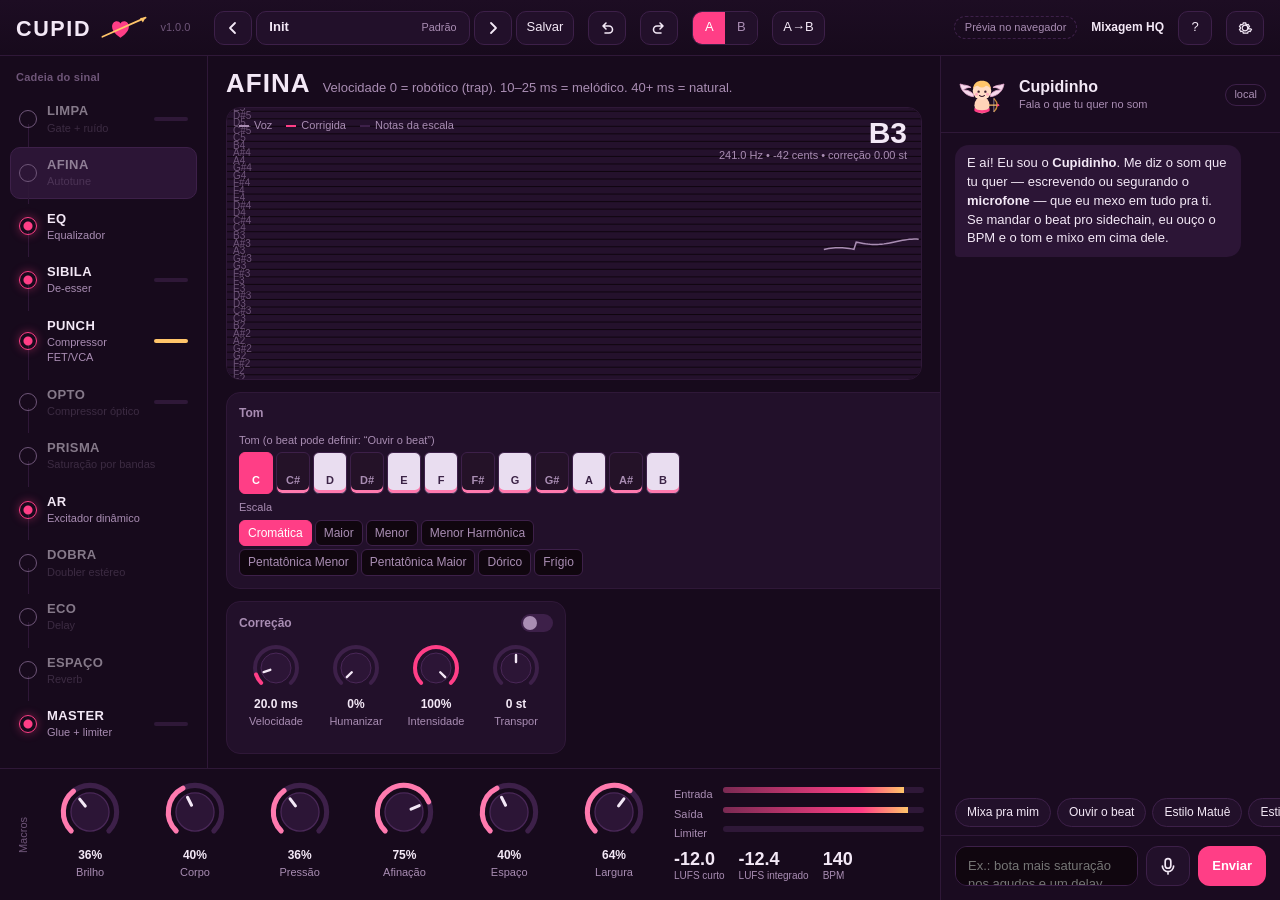
==== ui/index.html @ b82b6c59 "Add files via upload" ====
<!doctype html>
<html lang="pt-BR">
<head>
<meta charset="utf-8">
<meta name="viewport" content="width=device-width, initial-scale=1">
<title>CUPIDO</title>
<link rel="stylesheet" href="styles.css">
</head>
<body>
<div id="app">
  <header class="top">
    <div class="brand" title="CUPIDO — suíte vocal com IA">
      <svg class="wordmark" viewBox="0 0 168 30" aria-label="CUPIDO">
        <text x="0" y="25" fill="#F3E8F6" font-family="Segoe UI Black, Arial Black, Helvetica Neue, sans-serif" font-weight="900" font-size="27" letter-spacing="2">CUPID</text>
        <path transform="translate(118 3) scale(1.05)" fill="#FF3E86" d="M12 23s-10-6.2-10-13.1C2 6 4.6 3.5 7.6 3.5c2 0 3.5 1 4.4 2.6.9-1.6 2.4-2.6 4.4-2.6 3 0 5.6 2.5 5.6 6.4C22 16.8 12 23 12 23z"/>
        <path d="M108 26 L162 2" stroke="#FFC56A" stroke-width="2.2" stroke-linecap="round"/>
        <path d="M162 2 l-7 0.6 l3.6 5.4z" fill="#FFC56A"/>
      </svg>
      <span class="ver" id="ver">v1.0</span>
    </div>

    <div class="preset-bar">
      <button class="ibtn" id="presetPrev" title="Preset anterior" aria-label="Preset anterior"><svg viewBox="0 0 16 16"><path d="M10 3 5 8l5 5" fill="none" stroke="currentColor" stroke-width="1.8" stroke-linecap="round" stroke-linejoin="round"/></svg></button>
      <div class="preset-name" id="presetOpen" role="button" tabindex="0" title="Abrir presets"><b id="presetName">Init</b><small id="presetCat">Padrão</small></div>
      <button class="ibtn" id="presetNext" title="Próximo preset" aria-label="Próximo preset"><svg viewBox="0 0 16 16"><path d="m6 3 5 5-5 5" fill="none" stroke="currentColor" stroke-width="1.8" stroke-linecap="round" stroke-linejoin="round"/></svg></button>
      <button class="ibtn" id="presetSave" title="Salvar preset">Salvar</button>
    </div>

    <button class="ibtn" id="undo" title="Desfazer (Ctrl+Z)" aria-label="Desfazer"><svg viewBox="0 0 16 16"><path d="M4 6h6a3.5 3.5 0 0 1 0 7H6M4 6l3-3M4 6l3 3" fill="none" stroke="currentColor" stroke-width="1.6" stroke-linecap="round" stroke-linejoin="round"/></svg></button>
    <button class="ibtn" id="redo" title="Refazer (Ctrl+Shift+Z)" aria-label="Refazer"><svg viewBox="0 0 16 16"><path d="M12 6H6a3.5 3.5 0 0 0 0 7h4M12 6 9 3m3 3-3 3" fill="none" stroke="currentColor" stroke-width="1.6" stroke-linecap="round" stroke-linejoin="round"/></svg></button>
    <div class="ab" title="Comparar duas versões (A/B)"><button id="slotA" class="on">A</button><button id="slotB">B</button></div>
    <button class="ibtn" id="abCopy" title="Copiar a versão atual para a outra">A→B</button>

    <div class="spacer"></div>
    <span class="mode-pill" id="modePill" title="Clique para alternar"><b>Mixagem HQ</b></span>
    <button class="ibtn" id="helpBtn" title="Ajuda e atalhos" aria-label="Ajuda">?</button>
    <button class="ibtn" id="settingsBtn" title="Configurações da IA e voz" aria-label="Configurações"><svg viewBox="0 0 16 16"><path d="M8 5.2a2.8 2.8 0 1 0 0 5.6 2.8 2.8 0 0 0 0-5.6Zm5.6 3.6.9.7-1.2 2.1-1.1-.4a5 5 0 0 1-1.3.8l-.2 1.1H6.3l-.2-1.1a5 5 0 0 1-1.3-.8l-1.1.4-1.2-2.1.9-.7a5 5 0 0 1 0-1.6l-.9-.7 1.2-2.1 1.1.4c.4-.3.8-.6 1.3-.8l.2-1.1h2.4l.2 1.1c.5.2.9.5 1.3.8l1.1-.4 1.2 2.1-.9.7a5 5 0 0 1 0 1.6Z" fill="none" stroke="currentColor" stroke-width="1.2"/></svg></button>
  </header>

  <nav class="rack" id="rack" aria-label="Cadeia de processamento"></nav>

  <main class="module" id="module"></main>

  <footer class="bottom">
    <div class="macros" id="macros"></div>
    <div class="meters" id="meters">
      <div class="meter-row"><span>Entrada</span><div class="bar"><i id="mIn"></i></div></div>
      <div class="meter-row"><span>Saída</span><div class="bar"><i id="mOut"></i></div></div>
      <div class="meter-row"><span>Limiter</span><div class="bar"><i id="mLim" style="background:var(--gold)"></i></div></div>
      <div class="lufs">
        <div><b id="lufsS" class="num">–</b><small>LUFS curto</small></div>
        <div><b id="lufsI" class="num">–</b><small>LUFS integrado</small></div>
        <div><b id="bpmView" class="num">–</b><small>BPM</small></div>
      </div>
    </div>
  </footer>

  <aside class="agent" aria-label="Cupidinho, agente de IA">
    <div class="agent-head">
      <svg class="cupid" id="cupid" viewBox="0 0 64 64" aria-hidden="true">
        <g class="body">
          <path class="wing l" d="M22 34c-9-1-15-7-16-15 6 2 9 1 13 4-5 0-7 1-9 3 4 0 8 1 12 5z" fill="#F6D9EC" stroke="#E3A9CC" stroke-width="1"/>
          <path class="wing r" d="M42 34c9-1 15-7 16-15-6 2-9 1-13 4 5 0 7 1 9 3-4 0-8 1-12 5z" fill="#F6D9EC" stroke="#E3A9CC" stroke-width="1"/>
          <ellipse cx="32" cy="44" rx="9" ry="10" fill="#FFD3B8"/>
          <path d="M23 47c3 4 15 4 18 0v4c-3 3-15 3-18 0z" fill="#FF3E86"/>
          <circle cx="32" cy="27" r="11" fill="#FFDCC4"/>
          <path d="M21.5 25c0-7 5-10 10.5-10s10.5 3 10.5 10c-2-3-4-4-6-4 0 0-1 2-4.5 2S27 21 27 21c-2 0-4 1-5.5 4z" fill="#FFC56A"/>
          <circle cx="28" cy="28" r="1.4" fill="#3A1B2E"/><circle cx="36" cy="28" r="1.4" fill="#3A1B2E"/>
          <path d="M29 32.5c1.6 1.4 4.4 1.4 6 0" fill="none" stroke="#3A1B2E" stroke-width="1.2" stroke-linecap="round"/>
          <circle cx="25.5" cy="31" r="1.8" fill="#FF9DBF" opacity=".7"/><circle cx="38.5" cy="31" r="1.8" fill="#FF9DBF" opacity=".7"/>
          <path d="M46 36q8 8 0 16" fill="none" stroke="#C7893A" stroke-width="1.6"/>
          <path d="M46 36 L46 52" stroke="#F3E8F6" stroke-width=".6"/>
          <path d="M40 44h12" stroke="#FFC56A" stroke-width="1.4"/>
          <path d="M53 44l-3-2v4z" fill="#FF3E86"/>
        </g>
      </svg>
      <div>
        <h2>Cupidinho</h2>
        <p id="agentStatus">Fala o que tu quer no som</p>
      </div>
      <div class="grow"></div>
      <span class="ai-mode" id="aiMode" title="Modo do agente">local</span>
    </div>
    <div class="chat" id="chat" aria-live="polite"></div>
    <div class="chips" id="chips"></div>
    <div class="composer">
      <textarea id="input" placeholder="Ex.: bota mais saturação nos agudos e um delay mais demorado" aria-label="Mensagem para o Cupidinho"></textarea>
      <button class="mic" id="micBtn" title="Segura e fala (ou tecla V)" aria-label="Comando de voz"><svg viewBox="0 0 16 16"><rect x="5.5" y="1.5" width="5" height="8.5" rx="2.5" fill="none" stroke="currentColor" stroke-width="1.5"/><path d="M3 8a5 5 0 0 0 10 0M8 13v2" fill="none" stroke="currentColor" stroke-width="1.5" stroke-linecap="round"/></svg></button>
      <button class="send" id="sendBtn">Enviar</button>
    </div>
  </aside>
</div>

<div class="overlay" id="presetModal"><div class="modal" role="dialog" aria-label="Presets"></div></div>
<div class="overlay" id="settingsModal"><div class="modal" role="dialog" aria-label="Configurações"></div></div>
<div class="overlay" id="helpModal"><div class="modal" role="dialog" aria-label="Ajuda"></div></div>
<div class="toast" id="toast"></div>

<script src="params.js"></script>
<script src="presets.js"></script>
<script src="bridge.js"></script>
<script src="agent.js"></script>
<script src="app.js"></script>
</body>
</html>
---- ui/styles.css ----
/* =============================================================================
   CUPIDO — interface
   Paleta: vinho-noite + rosa "flecha" (ação/controle) + ouro (só para o que a IA mexeu)
   ============================================================================= */
:root {
  --bg:        #170A1C;
  --bg-deep:   #10060F;
  --surface:   #22102A;
  --surface-2: #2C1536;
  --line:      #3D2049;
  --line-soft: #2F1838;
  --rose:      #FF3E86;
  --rose-soft: #FF7AAE;
  --rose-dim:  #7A2A52;
  --gold:      #FFC56A;
  --gold-dim:  #8A6328;
  --text:      #F3E8F6;
  --muted:     #A98DB3;
  --faint:     #6E5578;
  --ok:        #7BE0B0;
  --warn:      #FF9F5A;
  --radius-l: 14px; --radius-m: 10px; --radius-s: 6px;
  --font: "Segoe UI Variable Text", "Segoe UI", -apple-system, BlinkMacSystemFont, "SF Pro Text", "Helvetica Neue", Ubuntu, Cantarell, sans-serif;
  --font-display: "Segoe UI Variable Display", "Segoe UI", -apple-system, "SF Pro Display", "Helvetica Neue", sans-serif;
}

* { box-sizing: border-box; }
html, body { margin: 0; height: 100%; background: var(--bg); color: var(--text); font: 13px/1.4 var(--font); overflow: hidden;
  -webkit-font-smoothing: antialiased; user-select: none; -webkit-user-select: none; }
button, input, select, textarea { font: inherit; color: inherit; }
:focus-visible { outline: 2px solid var(--rose-soft); outline-offset: 2px; }
.num { font-variant-numeric: tabular-nums; }

/* ---------------- layout principal ---------------- */
#app { display: grid; height: 100vh; grid-template-rows: 56px 1fr 132px; grid-template-columns: 208px 1fr 340px;
  grid-template-areas: "top top top" "rack main agent" "bottom bottom agent"; }
header.top { grid-area: top; display: flex; align-items: center; gap: 14px; padding: 0 16px; border-bottom: 1px solid var(--line-soft);
  background: linear-gradient(180deg, #1D0D23, var(--bg)); }
nav.rack { grid-area: rack; padding: 12px 10px; border-right: 1px solid var(--line-soft); overflow-y: auto; }
main.module { grid-area: main; display: flex; flex-direction: column; min-width: 0; padding: 14px 18px 10px; overflow-y: auto; }
aside.agent { grid-area: agent; border-left: 1px solid var(--line-soft); display: flex; flex-direction: column; min-height: 0; background: #1A0B20; }
footer.bottom { grid-area: bottom; display: grid; grid-template-columns: 1fr 250px; gap: 14px; padding: 10px 16px; border-top: 1px solid var(--line-soft); }

/* ---------------- topo ---------------- */
.brand { display: flex; align-items: center; gap: 10px; }
.brand svg.wordmark { height: 24px; }
.brand .ver { color: var(--faint); font-size: 11px; }
.preset-bar { display: flex; align-items: center; gap: 4px; margin-left: 10px; flex: 0 1 360px; min-width: 200px; }
.preset-name { flex: 1; min-width: 0; height: 34px; padding: 0 12px; border-radius: var(--radius-m); background: var(--surface); border: 1px solid var(--line);
  display: flex; align-items: center; justify-content: space-between; cursor: pointer; }
.preset-name b { font-weight: 600; white-space: nowrap; overflow: hidden; text-overflow: ellipsis; }
.preset-name small { color: var(--muted); margin-left: 8px; white-space: nowrap; }
.ibtn { height: 34px; min-width: 34px; padding: 0 10px; border-radius: var(--radius-m); border: 1px solid var(--line); background: var(--surface);
  cursor: pointer; display: inline-flex; align-items: center; justify-content: center; gap: 6px; color: var(--text); }
.ibtn:hover { border-color: var(--rose-dim); background: var(--surface-2); }
.ibtn.on { border-color: var(--rose); color: var(--rose-soft); }
.ibtn svg { width: 16px; height: 16px; }
.spacer { flex: 1; }
.ab { display: inline-flex; border: 1px solid var(--line); border-radius: var(--radius-m); overflow: hidden; }
.ab button { border: 0; background: var(--surface); height: 32px; width: 32px; cursor: pointer; color: var(--muted); }
.ab button.on { background: var(--rose); color: #fff; }
.mode-pill { font-size: 12px; color: var(--muted); }
.mode-pill b { color: var(--text); font-weight: 600; }

/* ---------------- rack (cadeia) ---------------- */
.rack h2 { font-size: 11px; font-weight: 600; color: var(--faint); margin: 2px 6px 8px; letter-spacing: .02em; }
.tile { position: relative; display: grid; grid-template-columns: 20px 1fr auto; align-items: center; gap: 8px; padding: 8px 8px; border-radius: var(--radius-m);
  cursor: pointer; border: 1px solid transparent; margin-bottom: 2px; }
.tile:hover { background: var(--surface); }
.tile.sel { background: var(--surface-2); border-color: var(--line); }
.tile .pw { width: 18px; height: 18px; border-radius: 50%; border: 1.5px solid var(--faint); background: transparent; cursor: pointer; padding: 0; position: relative; }
.tile .pw.on { border-color: var(--rose); background: radial-gradient(circle at 50% 50%, var(--rose) 0 4px, transparent 5px); box-shadow: 0 0 10px #ff3e8666; }
.tile .nm { font-weight: 650; font-size: 13px; letter-spacing: .03em; }
.tile .sb { display: block; font-size: 11px; color: var(--muted); font-weight: 400; letter-spacing: 0; }
.tile .gr { width: 34px; height: 4px; border-radius: 2px; background: var(--line-soft); overflow: hidden; }
.tile .gr i { display: block; height: 100%; width: 0; background: var(--gold); }
.tile.off .nm, .tile.off .sb { opacity: .5; }
.tile.ai-hit { animation: hit 1.4s ease-out; }
@keyframes hit { 0% { box-shadow: 0 0 0 0 #ffc56acc; background: #3a2618; } 100% { box-shadow: 0 0 0 10px #ffc56a00; } }
.chain-line { position: absolute; left: 17px; top: 30px; bottom: -6px; width: 1px; background: var(--line-soft); }

/* ---------------- painel do módulo ---------------- */
.mod-head { display: flex; align-items: baseline; gap: 12px; margin-bottom: 10px; }
.mod-head h1 { font: 700 26px/1 var(--font-display); letter-spacing: .04em; margin: 0; }
.mod-head p { margin: 0; color: var(--muted); max-width: 60ch; }
.mod-head .grow { flex: 1; }
.viz-wrap { position: relative; flex: 1 1 auto; min-height: 200px; border-radius: var(--radius-l); background: var(--bg-deep); border: 1px solid var(--line-soft); overflow: hidden; }
.viz-wrap canvas { position: absolute; inset: 0; width: 100%; height: 100%; }
.viz-wrap .viz-legend { position: absolute; left: 12px; top: 10px; font-size: 11px; color: var(--muted); display: flex; gap: 14px; pointer-events: none; }
.viz-wrap .viz-legend i { display: inline-block; width: 10px; height: 2px; vertical-align: middle; margin-right: 5px; }
.viz-wrap .big-readout { position: absolute; right: 14px; top: 10px; text-align: right; pointer-events: none; }
.big-readout .v { font: 600 30px/1 var(--font-display); }
.big-readout .l { font-size: 11px; color: var(--muted); }
.groups { display: flex; flex-wrap: wrap; gap: 12px; margin-top: 12px; padding-bottom: 4px; flex: 0 0 auto; }
.group { background: var(--surface); border: 1px solid var(--line-soft); border-radius: var(--radius-l); padding: 10px 12px 12px; flex: 0 0 auto; }
.group-head { display: flex; align-items: center; gap: 8px; margin-bottom: 8px; min-height: 22px; }
.group-head h3 { margin: 0; font-size: 12px; font-weight: 600; color: var(--muted); }
.group-head .grow { flex: 1; }
.controls { display: flex; gap: 6px; align-items: flex-start; flex-wrap: wrap; max-width: 760px; }

/* knob */
.knob { width: 74px; display: flex; flex-direction: column; align-items: center; gap: 2px; cursor: ns-resize; touch-action: none; }
.knob svg { width: 52px; height: 52px; overflow: visible; }
.knob .track { stroke: var(--line); }
.knob .arc { stroke: var(--rose); transition: stroke .4s; }
.knob.ai .arc { stroke: var(--gold); }
.knob .cap { fill: var(--surface-2); stroke: #4a2858; }
.knob .ptr { stroke: var(--text); }
.knob .lbl { font-size: 11px; color: var(--muted); text-align: center; line-height: 1.15; min-height: 26px; }
.knob .val { font-size: 12px; font-weight: 600; font-variant-numeric: tabular-nums; cursor: text; padding: 0 4px; border-radius: 4px; }
.knob .val:hover { background: var(--surface-2); }
.knob input.edit { width: 64px; text-align: center; background: var(--bg-deep); border: 1px solid var(--rose); border-radius: 4px; padding: 1px; font-size: 12px; }
.knob.big { width: 92px; } .knob.big svg { width: 66px; height: 66px; }

/* toggle */
.toggle { background: none; border: 0; padding: 0; display: inline-flex; align-items: center; gap: 8px; cursor: pointer; font-size: 12px; color: var(--muted); }
.toggle .sw { width: 32px; height: 18px; border-radius: 9px; background: var(--line); position: relative; transition: background .15s; flex: 0 0 auto; }
.toggle .sw::after { content: ""; position: absolute; top: 2px; left: 2px; width: 14px; height: 14px; border-radius: 50%; background: var(--muted); transition: transform .15s, background .15s; }
.toggle.on .sw { background: var(--rose-dim); } .toggle.on .sw::after { transform: translateX(14px); background: var(--rose); }
.toggle.on { color: var(--text); }

/* escolha segmentada */
.seg { display: flex; flex-direction: column; gap: 4px; }
.seg .lbl { font-size: 11px; color: var(--muted); }
.seg .opts { display: flex; flex-wrap: wrap; gap: 3px; max-width: 360px; }
.seg button { border: 1px solid var(--line); background: var(--bg-deep); color: var(--muted); border-radius: var(--radius-s); padding: 4px 8px; cursor: pointer; font-size: 12px; }
.seg button:hover { color: var(--text); }
.seg button.on { background: var(--rose); border-color: var(--rose); color: #fff; }
.seg.ai button.on { background: var(--gold); border-color: var(--gold); color: #2a1600; }
.select { display: flex; flex-direction: column; gap: 4px; }
.select .lbl { font-size: 11px; color: var(--muted); }
.select select { background: var(--bg-deep); border: 1px solid var(--line); border-radius: var(--radius-s); padding: 5px 8px; min-width: 110px; }

/* teclado de tons (AFINA) */
.keys { display: flex; gap: 3px; }
.keys button { width: 34px; height: 42px; border-radius: 6px; border: 1px solid var(--line); cursor: pointer; font-size: 11px; font-weight: 600; padding-top: 18px; }
.keys button.w { background: #E9DDF0; color: #3b2346; }
.keys button.b { background: #241228; color: var(--muted); }
.keys button.on { background: var(--rose); color: #fff; border-color: var(--rose); }
.keys button.inscale:not(.on) { box-shadow: inset 0 -3px 0 var(--rose-soft); }

/* ---------------- rodapé ---------------- */
.macros { display: flex; gap: 6px; align-items: center; justify-content: space-between; }
.macros .knob.big .arc { stroke: var(--rose-soft); }
.macro-title { writing-mode: vertical-rl; transform: rotate(180deg); font-size: 11px; color: var(--faint); }
.meters { display: grid; grid-template-columns: auto 1fr; gap: 4px 10px; align-content: center; }
.meter-row { display: contents; }
.meter-row span { font-size: 11px; color: var(--muted); }
.bar { height: 6px; border-radius: 3px; background: var(--line-soft); position: relative; overflow: hidden; }
.bar i { position: absolute; left: 0; top: 0; bottom: 0; width: 0; background: linear-gradient(90deg, var(--rose-dim), var(--rose) 75%, var(--gold)); }
.lufs { display: flex; gap: 14px; margin-top: 4px; grid-column: 1 / -1; }
.lufs div { display: flex; flex-direction: column; }
.lufs b { font: 600 18px/1.1 var(--font-display); font-variant-numeric: tabular-nums; }
.lufs small { color: var(--muted); font-size: 10px; }

/* ---------------- agente ---------------- */
.agent-head { display: flex; align-items: center; gap: 10px; padding: 12px 14px 10px; border-bottom: 1px solid var(--line-soft); }
.cupid { width: 54px; height: 54px; flex: 0 0 auto; }
.cupid .wing { transform-origin: 50% 60%; animation: flap 2.6s ease-in-out infinite; }
.cupid .wing.r { animation-delay: .1s; }
.cupid.busy .wing { animation-duration: .5s; }
.cupid .body { animation: float 4s ease-in-out infinite; }
@keyframes flap { 0%,100% { transform: rotate(0deg); } 50% { transform: rotate(-14deg); } }
@keyframes float { 0%,100% { transform: translateY(0); } 50% { transform: translateY(-2px); } }
.agent-head h2 { margin: 0; font: 700 16px/1.1 var(--font-display); }
.agent-head p { margin: 2px 0 0; font-size: 11px; color: var(--muted); }
.agent-head .grow { flex: 1; }
.ai-mode { font-size: 11px; padding: 2px 8px; border-radius: 999px; border: 1px solid var(--line); color: var(--muted); }
.ai-mode.claude { border-color: var(--gold-dim); color: var(--gold); }

.chat { flex: 1 1 auto; overflow-y: auto; padding: 12px 14px; display: flex; flex-direction: column; gap: 10px; user-select: text; -webkit-user-select: text; }
.msg { max-width: 92%; padding: 9px 12px; border-radius: 14px; line-height: 1.45; }
.msg.user { align-self: flex-end; background: var(--rose-dim); border-bottom-right-radius: 4px; }
.msg.bot { align-self: flex-start; background: var(--surface-2); border-bottom-left-radius: 4px; }
.msg.sys { align-self: center; font-size: 11px; color: var(--muted); background: transparent; padding: 0; text-align: center; }
.msg .changes { display: flex; flex-wrap: wrap; gap: 4px; margin-top: 8px; }
.msg .chg { font-size: 11px; padding: 2px 7px; border-radius: 999px; background: #3a2618; color: var(--gold); border: 1px solid var(--gold-dim); cursor: pointer; }
.msg .actions { margin-top: 8px; display: flex; gap: 6px; flex-wrap: wrap; }
.msg .actions button { font-size: 11px; border: 1px solid var(--line); background: var(--bg-deep); color: var(--text); border-radius: 999px; padding: 3px 10px; cursor: pointer; }
.msg .actions button:hover { border-color: var(--rose); }
.analysis-card { margin-top: 8px; display: grid; grid-template-columns: repeat(3, 1fr); gap: 6px; }
.analysis-card div { background: var(--bg-deep); border-radius: 8px; padding: 6px 8px; }
.analysis-card b { display: block; font: 600 16px/1.1 var(--font-display); }
.analysis-card small { color: var(--muted); font-size: 10px; }
.balance { grid-column: 1 / -1; display: flex; align-items: flex-end; gap: 3px; height: 40px; padding: 6px 8px !important; }
.balance i { flex: 1; background: var(--rose-soft); border-radius: 2px 2px 0 0; min-height: 2px; }
.typing span { display: inline-block; width: 6px; height: 6px; border-radius: 50%; background: var(--muted); margin-right: 3px; animation: blink 1s infinite; }
.typing span:nth-child(2) { animation-delay: .15s; } .typing span:nth-child(3) { animation-delay: .3s; }
@keyframes blink { 0%,100% { opacity: .25; } 50% { opacity: 1; } }

.chips { display: flex; gap: 6px; padding: 0 14px 8px; overflow-x: auto; flex: 0 0 auto; }
.chips button { flex: 0 0 auto; font-size: 12px; border: 1px solid var(--line); background: var(--surface); border-radius: 999px; padding: 5px 11px; cursor: pointer; color: var(--text); }
.chips button:hover { border-color: var(--rose); }
.composer { display: flex; gap: 8px; padding: 10px 14px 14px; border-top: 1px solid var(--line-soft); align-items: flex-end; }
.composer textarea { flex: 1; resize: none; height: 40px; max-height: 110px; background: var(--bg-deep); border: 1px solid var(--line); border-radius: 12px; padding: 10px 12px; outline: none; user-select: text; -webkit-user-select: text; }
.composer textarea:focus { border-color: var(--rose-dim); }
.mic { width: 44px; height: 40px; border-radius: 12px; border: 1px solid var(--line); background: var(--surface); cursor: pointer; display: flex; align-items: center; justify-content: center; position: relative; color: var(--text); }
.mic svg { width: 18px; height: 18px; }
.mic.rec { background: var(--rose); border-color: var(--rose); color: #fff; }
.mic.rec::before { content: ""; position: absolute; inset: -4px; border-radius: 15px; border: 2px solid var(--rose); opacity: calc(.2 + var(--lvl, 0) * 2); }
.send { height: 40px; padding: 0 14px; border-radius: 12px; border: 0; background: var(--rose); color: #fff; font-weight: 600; cursor: pointer; }

/* flecha que voa até o módulo quando a IA muda algo */
.arrow-fly { position: fixed; z-index: 50; width: 64px; height: 14px; pointer-events: none; transform-origin: 100% 50%; }

/* ---------------- modais ---------------- */
.overlay { position: fixed; inset: 0; background: #0a040ccc; display: none; align-items: center; justify-content: center; z-index: 40; }
.overlay.show { display: flex; }
.modal { width: min(640px, 92vw); max-height: 86vh; overflow-y: auto; background: var(--surface); border: 1px solid var(--line); border-radius: 18px; padding: 20px 22px; user-select: text; -webkit-user-select: text; }
.modal h2 { margin: 0 0 4px; font: 700 20px/1.2 var(--font-display); }
.modal h3 { margin: 18px 0 6px; font-size: 13px; color: var(--rose-soft); font-weight: 600; }
.modal p { color: var(--muted); margin: 4px 0 8px; }
.modal label { display: block; font-size: 12px; color: var(--muted); margin: 10px 0 4px; }
.modal input[type=text], .modal input[type=password], .modal select { width: 100%; background: var(--bg-deep); border: 1px solid var(--line); border-radius: 8px; padding: 8px 10px; }
.modal .row { display: flex; gap: 10px; } .modal .row > * { flex: 1; }
.modal .foot { display: flex; justify-content: flex-end; gap: 8px; margin-top: 18px; }
.btn { height: 34px; padding: 0 14px; border-radius: 10px; border: 1px solid var(--line); background: var(--surface-2); cursor: pointer; color: var(--text); }
.btn.primary { background: var(--rose); border-color: var(--rose); color: #fff; font-weight: 600; }
.btn.link { border: 0; background: none; color: var(--rose-soft); padding: 0; height: auto; text-decoration: underline; cursor: pointer; }
.note { font-size: 12px; padding: 8px 10px; border-radius: 8px; background: var(--bg-deep); color: var(--muted); }
.note.ok { color: var(--ok); } .note.err { color: var(--warn); }

.preset-list { display: grid; grid-template-columns: 170px 1fr; gap: 12px; min-height: 340px; }
.preset-cats button { display: block; width: 100%; text-align: left; border: 0; background: none; padding: 7px 10px; border-radius: 8px; cursor: pointer; color: var(--muted); }
.preset-cats button.on { background: var(--surface-2); color: var(--text); }
.preset-items { display: flex; flex-direction: column; gap: 4px; max-height: 420px; overflow-y: auto; }
.preset-item { padding: 9px 12px; border-radius: 10px; background: var(--bg-deep); cursor: pointer; border: 1px solid transparent; display: flex; gap: 10px; align-items: center; }
.preset-item:hover { border-color: var(--rose-dim); }
.preset-item.on { border-color: var(--rose); }
.preset-item b { font-weight: 600; } .preset-item p { margin: 1px 0 0; font-size: 11px; }
.preset-item .grow { flex: 1; }
.preset-item .del { border: 0; background: none; color: var(--faint); cursor: pointer; }
.preview-banner { font-size: 11px; color: var(--muted); border: 1px dashed var(--line); border-radius: 999px; padding: 3px 10px; white-space: nowrap; }
.toast { position: fixed; left: 50%; top: 66px; transform: translateX(-50%); background: var(--surface-2); border: 1px solid var(--line); padding: 8px 16px; border-radius: 10px; z-index: 60;
  opacity: 0; transition: opacity .2s; pointer-events: none; }
.toast.show { opacity: 1; }

/* ---------------- responsivo (janela pequena / preview mobile) ---------------- */
@media (max-width: 1100px) {
  #app { grid-template-columns: 180px 1fr 300px; }
  .knob { width: 66px; }
}
@media (max-width: 860px) {
  html, body { overflow: auto; }
  #app { height: auto; min-height: 100vh; grid-template-columns: minmax(0, 1fr); grid-template-rows: auto auto auto auto auto;
    grid-template-areas: "top" "rack" "main" "bottom" "agent"; }
  header.top { flex-wrap: wrap; height: auto; padding: 10px 16px; gap: 8px; }
  .preset-bar { order: 5; flex: 1 1 100%; margin-left: 0; min-width: 0; }
  .brand .ver, .preview-banner, .mode-pill { display: none; }
  .mod-head { flex-wrap: wrap; } .mod-head p { flex: 1 1 100%; }
  .viz-wrap { min-height: 240px; }
  .group { flex: 1 1 100%; }
  .macros { justify-content: flex-start; } .macro-title { display: none; }
  body, #app { max-width: 100vw; overflow-x: hidden; }
  nav.rack { display: flex; overflow-x: auto; border-right: 0; border-bottom: 1px solid var(--line-soft); }
  nav.rack h2, .chain-line { display: none; }
  .tile { flex: 0 0 auto; grid-template-columns: 20px auto; } .tile .gr { display: none; }
  main.module { min-height: 560px; }
  footer.bottom { grid-template-columns: 1fr; }
  .macros { flex-wrap: wrap; }
  aside.agent { min-height: 520px; border-left: 0; }
}
@media (prefers-reduced-motion: reduce) {
  *, *::before, *::after { animation: none !important; transition: none !important; }
}
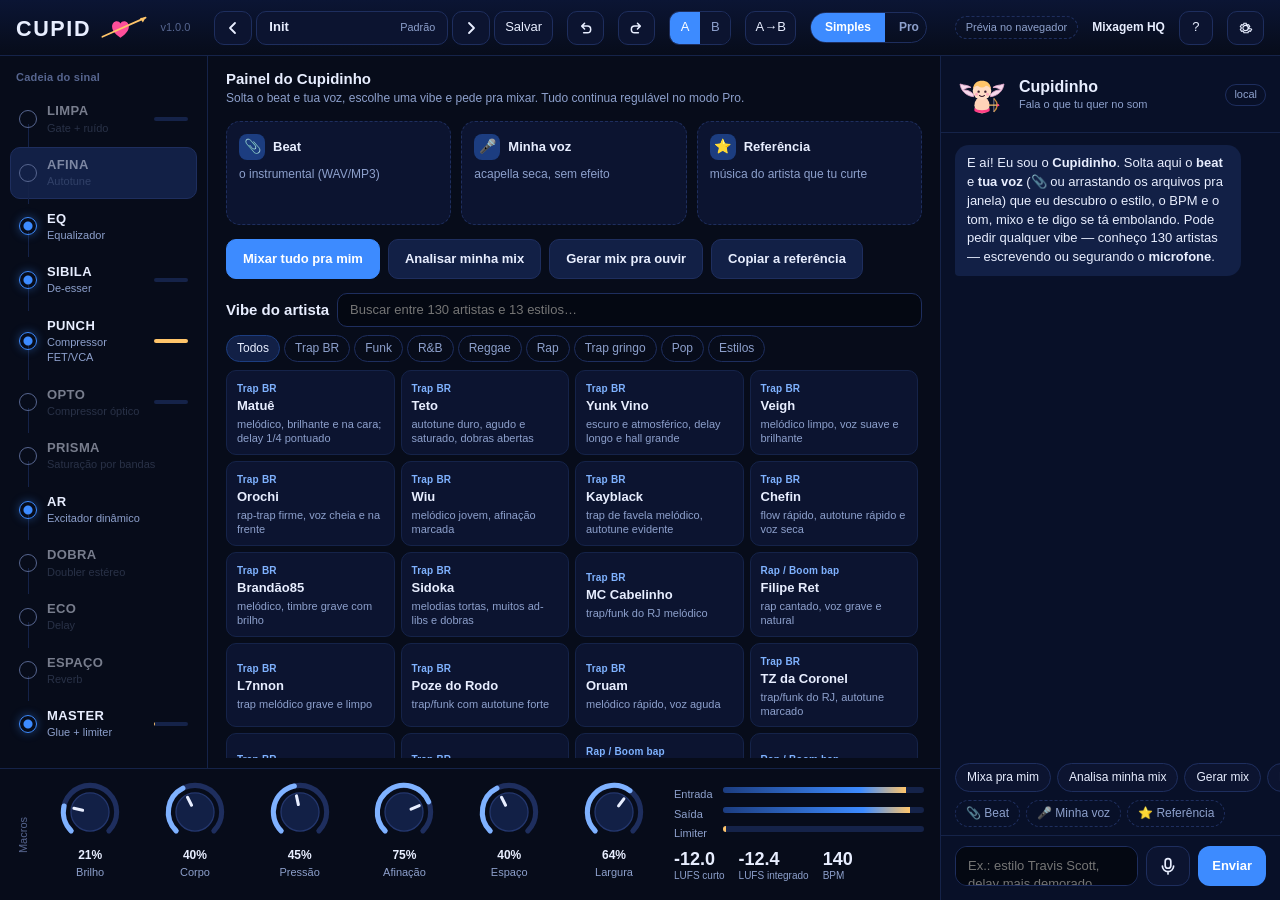
==== commit 2247e3f0: "Add files via upload" ====
--- a/ui/index.html
+++ b/ui/index.html
@@ -11,8 +11,8 @@
   <header class="top">
     <div class="brand" title="CUPIDO — suíte vocal com IA">
       <svg class="wordmark" viewBox="0 0 168 30" aria-label="CUPIDO">
-        <text x="0" y="25" fill="#F3E8F6" font-family="Segoe UI Black, Arial Black, Helvetica Neue, sans-serif" font-weight="900" font-size="27" letter-spacing="2">CUPID</text>
-        <path transform="translate(118 3) scale(1.05)" fill="#FF3E86" d="M12 23s-10-6.2-10-13.1C2 6 4.6 3.5 7.6 3.5c2 0 3.5 1 4.4 2.6.9-1.6 2.4-2.6 4.4-2.6 3 0 5.6 2.5 5.6 6.4C22 16.8 12 23 12 23z"/>
+        <text x="0" y="25" fill="#E8EEFF" font-family="Segoe UI Black, Arial Black, Helvetica Neue, sans-serif" font-weight="900" font-size="27" letter-spacing="2">CUPID</text>
+        <path class="heart" transform="translate(118 3) scale(1.05)" fill="#FF4F9A" d="M12 23s-10-6.2-10-13.1C2 6 4.6 3.5 7.6 3.5c2 0 3.5 1 4.4 2.6.9-1.6 2.4-2.6 4.4-2.6 3 0 5.6 2.5 5.6 6.4C22 16.8 12 23 12 23z"/>
         <path d="M108 26 L162 2" stroke="#FFC56A" stroke-width="2.2" stroke-linecap="round"/>
         <path d="M162 2 l-7 0.6 l3.6 5.4z" fill="#FFC56A"/>
       </svg>
@@ -31,6 +31,7 @@
     <div class="ab" title="Comparar duas versões (A/B)"><button id="slotA" class="on">A</button><button id="slotB">B</button></div>
     <button class="ibtn" id="abCopy" title="Copiar a versão atual para a outra">A→B</button>
 
+    <div class="mode-switch" role="group" aria-label="Modo da interface"><button id="viewSimple" class="on">Simples</button><button id="viewPro">Pro</button></div>
     <div class="spacer"></div>
     <span class="mode-pill" id="modePill" title="Clique para alternar"><b>Mixagem HQ</b></span>
     <button class="ibtn" id="helpBtn" title="Ajuda e atalhos" aria-label="Ajuda">?</button>
@@ -83,8 +84,13 @@
     </div>
     <div class="chat" id="chat" aria-live="polite"></div>
     <div class="chips" id="chips"></div>
+    <div class="attach-row" id="attachRow" aria-label="Anexos">
+      <button data-kind="beat" title="Anexar o beat (WAV/MP3)">📎 Beat</button>
+      <button data-kind="voice" title="Anexar tua voz seca (acapella)">🎤 Minha voz</button>
+      <button data-kind="reference" title="Anexar uma música de referência">⭐ Referência</button>
+    </div>
     <div class="composer">
-      <textarea id="input" placeholder="Ex.: bota mais saturação nos agudos e um delay mais demorado" aria-label="Mensagem para o Cupidinho"></textarea>
+      <textarea id="input" placeholder="Ex.: estilo Travis Scott, delay mais demorado, analisa minha mix…" aria-label="Mensagem para o Cupidinho"></textarea>
       <button class="mic" id="micBtn" title="Segura e fala (ou tecla V)" aria-label="Comando de voz"><svg viewBox="0 0 16 16"><rect x="5.5" y="1.5" width="5" height="8.5" rx="2.5" fill="none" stroke="currentColor" stroke-width="1.5"/><path d="M3 8a5 5 0 0 0 10 0M8 13v2" fill="none" stroke="currentColor" stroke-width="1.5" stroke-linecap="round"/></svg></button>
       <button class="send" id="sendBtn">Enviar</button>
     </div>
@@ -95,9 +101,15 @@
 <div class="overlay" id="settingsModal"><div class="modal" role="dialog" aria-label="Configurações"></div></div>
 <div class="overlay" id="helpModal"><div class="modal" role="dialog" aria-label="Ajuda"></div></div>
 <div class="toast" id="toast"></div>
+<div class="drop-overlay" id="dropOverlay">
+  <div data-kind="beat"><b>📎 Beat</b><small>solta aqui</small></div>
+  <div data-kind="voice"><b>🎤 Minha voz</b><small>acapella seca</small></div>
+  <div data-kind="reference"><b>⭐ Referência</b><small>música do artista</small></div>
+</div>
 
 <script src="params.js"></script>
 <script src="presets.js"></script>
+<script src="knowledge.js"></script>
 <script src="bridge.js"></script>
 <script src="agent.js"></script>
 <script src="app.js"></script>
--- a/ui/styles.css
+++ b/ui/styles.css
@@ -3,25 +3,30 @@
    Paleta: vinho-noite + rosa "flecha" (ação/controle) + ouro (só para o que a IA mexeu)
    ============================================================================= */
 :root {
-  --bg:        #170A1C;
-  --bg-deep:   #10060F;
-  --surface:   #22102A;
-  --surface-2: #2C1536;
-  --line:      #3D2049;
-  --line-soft: #2F1838;
-  --rose:      #FF3E86;
-  --rose-soft: #FF7AAE;
-  --rose-dim:  #7A2A52;
+  /* Tema azul-noite: azul elétrico = controle/ação, ouro = o que a IA mexeu, rosa = só o coração do Cupido */
+  --bg:        #070C1A;
+  --bg-deep:   #040812;
+  --surface:   #0C1430;
+  --surface-2: #122046;
+  --line:      #1E2E5E;
+  --line-soft: #152349;
+  --rose:      #3D8BFF;
+  --rose-soft: #7FB2FF;
+  --rose-dim:  #1C3D80;
+  --pink:      #FF4F9A;
+  --cyan:      #4FD8FF;
   --gold:      #FFC56A;
   --gold-dim:  #8A6328;
-  --text:      #F3E8F6;
-  --muted:     #A98DB3;
-  --faint:     #6E5578;
-  --ok:        #7BE0B0;
+  --text:      #E8EEFF;
+  --muted:     #8DA0CC;
+  --faint:     #56658F;
+  --ok:        #5BE3A8;
   --warn:      #FF9F5A;
+  --bad:       #FF6B7A;
   --radius-l: 14px; --radius-m: 10px; --radius-s: 6px;
   --font: "Segoe UI Variable Text", "Segoe UI", -apple-system, BlinkMacSystemFont, "SF Pro Text", "Helvetica Neue", Ubuntu, Cantarell, sans-serif;
   --font-display: "Segoe UI Variable Display", "Segoe UI", -apple-system, "SF Pro Display", "Helvetica Neue", sans-serif;
+  color-scheme: dark;
 }
 
 * { box-sizing: border-box; }
@@ -35,10 +40,10 @@
 #app { display: grid; height: 100vh; grid-template-rows: 56px 1fr 132px; grid-template-columns: 208px 1fr 340px;
   grid-template-areas: "top top top" "rack main agent" "bottom bottom agent"; }
 header.top { grid-area: top; display: flex; align-items: center; gap: 14px; padding: 0 16px; border-bottom: 1px solid var(--line-soft);
-  background: linear-gradient(180deg, #1D0D23, var(--bg)); }
+  background: linear-gradient(180deg, #0B1534, var(--bg)); }
 nav.rack { grid-area: rack; padding: 12px 10px; border-right: 1px solid var(--line-soft); overflow-y: auto; }
 main.module { grid-area: main; display: flex; flex-direction: column; min-width: 0; padding: 14px 18px 10px; overflow-y: auto; }
-aside.agent { grid-area: agent; border-left: 1px solid var(--line-soft); display: flex; flex-direction: column; min-height: 0; background: #1A0B20; }
+aside.agent { grid-area: agent; border-left: 1px solid var(--line-soft); display: flex; flex-direction: column; min-height: 0; background: #081028; }
 footer.bottom { grid-area: bottom; display: grid; grid-template-columns: 1fr 250px; gap: 14px; padding: 10px 16px; border-top: 1px solid var(--line-soft); }
 
 /* ---------------- topo ---------------- */
@@ -69,14 +74,14 @@
 .tile:hover { background: var(--surface); }
 .tile.sel { background: var(--surface-2); border-color: var(--line); }
 .tile .pw { width: 18px; height: 18px; border-radius: 50%; border: 1.5px solid var(--faint); background: transparent; cursor: pointer; padding: 0; position: relative; }
-.tile .pw.on { border-color: var(--rose); background: radial-gradient(circle at 50% 50%, var(--rose) 0 4px, transparent 5px); box-shadow: 0 0 10px #ff3e8666; }
+.tile .pw.on { border-color: var(--rose); background: radial-gradient(circle at 50% 50%, var(--rose) 0 4px, transparent 5px); box-shadow: 0 0 10px #3d8bff66; }
 .tile .nm { font-weight: 650; font-size: 13px; letter-spacing: .03em; }
 .tile .sb { display: block; font-size: 11px; color: var(--muted); font-weight: 400; letter-spacing: 0; }
 .tile .gr { width: 34px; height: 4px; border-radius: 2px; background: var(--line-soft); overflow: hidden; }
 .tile .gr i { display: block; height: 100%; width: 0; background: var(--gold); }
 .tile.off .nm, .tile.off .sb { opacity: .5; }
 .tile.ai-hit { animation: hit 1.4s ease-out; }
-@keyframes hit { 0% { box-shadow: 0 0 0 0 #ffc56acc; background: #3a2618; } 100% { box-shadow: 0 0 0 10px #ffc56a00; } }
+@keyframes hit { 0% { box-shadow: 0 0 0 0 #ffc56acc; background: #2a2210; } 100% { box-shadow: 0 0 0 10px #ffc56a00; } }
 .chain-line { position: absolute; left: 17px; top: 30px; bottom: -6px; width: 1px; background: var(--line-soft); }
 
 /* ---------------- painel do módulo ---------------- */
@@ -104,7 +109,7 @@
 .knob .track { stroke: var(--line); }
 .knob .arc { stroke: var(--rose); transition: stroke .4s; }
 .knob.ai .arc { stroke: var(--gold); }
-.knob .cap { fill: var(--surface-2); stroke: #4a2858; }
+.knob .cap { fill: var(--surface-2); stroke: #24376E; }
 .knob .ptr { stroke: var(--text); }
 .knob .lbl { font-size: 11px; color: var(--muted); text-align: center; line-height: 1.15; min-height: 26px; }
 .knob .val { font-size: 12px; font-weight: 600; font-variant-numeric: tabular-nums; cursor: text; padding: 0 4px; border-radius: 4px; }
@@ -134,8 +139,8 @@
 /* teclado de tons (AFINA) */
 .keys { display: flex; gap: 3px; }
 .keys button { width: 34px; height: 42px; border-radius: 6px; border: 1px solid var(--line); cursor: pointer; font-size: 11px; font-weight: 600; padding-top: 18px; }
-.keys button.w { background: #E9DDF0; color: #3b2346; }
-.keys button.b { background: #241228; color: var(--muted); }
+.keys button.w { background: #DCE6FF; color: #1B2A55; }
+.keys button.b { background: #0D1636; color: var(--muted); }
 .keys button.on { background: var(--rose); color: #fff; border-color: var(--rose); }
 .keys button.inscale:not(.on) { box-shadow: inset 0 -3px 0 var(--rose-soft); }
 
@@ -174,7 +179,7 @@
 .msg.bot { align-self: flex-start; background: var(--surface-2); border-bottom-left-radius: 4px; }
 .msg.sys { align-self: center; font-size: 11px; color: var(--muted); background: transparent; padding: 0; text-align: center; }
 .msg .changes { display: flex; flex-wrap: wrap; gap: 4px; margin-top: 8px; }
-.msg .chg { font-size: 11px; padding: 2px 7px; border-radius: 999px; background: #3a2618; color: var(--gold); border: 1px solid var(--gold-dim); cursor: pointer; }
+.msg .chg { font-size: 11px; padding: 2px 7px; border-radius: 999px; background: #2a2210; color: var(--gold); border: 1px solid var(--gold-dim); cursor: pointer; }
 .msg .actions { margin-top: 8px; display: flex; gap: 6px; flex-wrap: wrap; }
 .msg .actions button { font-size: 11px; border: 1px solid var(--line); background: var(--bg-deep); color: var(--text); border-radius: 999px; padding: 3px 10px; cursor: pointer; }
 .msg .actions button:hover { border-color: var(--rose); }
@@ -204,7 +209,7 @@
 .arrow-fly { position: fixed; z-index: 50; width: 64px; height: 14px; pointer-events: none; transform-origin: 100% 50%; }
 
 /* ---------------- modais ---------------- */
-.overlay { position: fixed; inset: 0; background: #0a040ccc; display: none; align-items: center; justify-content: center; z-index: 40; }
+.overlay { position: fixed; inset: 0; background: #02050dcc; display: none; align-items: center; justify-content: center; z-index: 40; }
 .overlay.show { display: flex; }
 .modal { width: min(640px, 92vw); max-height: 86vh; overflow-y: auto; background: var(--surface); border: 1px solid var(--line); border-radius: 18px; padding: 20px 22px; user-select: text; -webkit-user-select: text; }
 .modal h2 { margin: 0 0 4px; font: 700 20px/1.2 var(--font-display); }
@@ -263,3 +268,73 @@
 @media (prefers-reduced-motion: reduce) {
   *, *::before, *::after { animation: none !important; transition: none !important; }
 }
+
+/* =================== v2: modo simples, anexos, cards da IA =================== */
+.mode-switch { display: inline-flex; border: 1px solid var(--line); border-radius: 999px; overflow: hidden; }
+.mode-switch button { border: 0; background: transparent; color: var(--muted); padding: 6px 14px; cursor: pointer; font-weight: 600; font-size: 12px; }
+.mode-switch button.on { background: var(--rose); color: #fff; }
+.simple { display: flex; flex-direction: column; gap: 14px; min-height: 0; }
+.simple h2 { font: 700 15px/1.2 var(--font-display); margin: 0; }
+.simple .sub { color: var(--muted); font-size: 12px; margin: 2px 0 0; }
+.drops { display: grid; grid-template-columns: repeat(3, minmax(0, 1fr)); gap: 10px; }
+.drop { position: relative; border: 1.5px dashed var(--line); border-radius: var(--radius-l); padding: 12px; background: var(--surface); cursor: pointer; min-height: 104px;
+  display: flex; flex-direction: column; gap: 6px; transition: border-color .15s, background .15s; }
+.drop:hover, .drop.over { border-color: var(--rose); background: var(--surface-2); }
+.drop.has { border-style: solid; border-color: var(--rose-dim); }
+.drop .dt { display: flex; align-items: center; gap: 8px; font-weight: 650; }
+.drop .dt i { width: 26px; height: 26px; border-radius: 8px; display: grid; place-items: center; background: var(--rose-dim); color: var(--rose-soft); font-style: normal; font-size: 14px; }
+.drop .dn { color: var(--muted); font-size: 12px; white-space: nowrap; overflow: hidden; text-overflow: ellipsis; }
+.drop canvas { width: 100%; height: 30px; display: block; }
+.drop .tags { display: flex; gap: 4px; flex-wrap: wrap; }
+.drop .tags span { font-size: 11px; padding: 1px 7px; border-radius: 999px; background: var(--bg-deep); color: var(--text); border: 1px solid var(--line); }
+.drop .x { position: absolute; top: 6px; right: 8px; border: 0; background: none; color: var(--faint); cursor: pointer; font-size: 14px; }
+.drop.busy::after { content: "analisando…"; position: absolute; inset: 0; border-radius: inherit; background: #050913cc; display: grid; place-items: center; color: var(--rose-soft); font-weight: 600; }
+.big-actions { display: flex; gap: 8px; flex-wrap: wrap; }
+.big-actions .btn { height: 40px; padding: 0 16px; font-weight: 600; }
+.artist-browser { display: flex; flex-direction: column; gap: 8px; min-height: 0; flex: 1 1 auto; }
+.artist-browser .ab-bar { display: flex; gap: 8px; align-items: center; flex-wrap: wrap; }
+.artist-browser input { flex: 1 1 200px; height: 34px; background: var(--bg-deep); border: 1px solid var(--line); border-radius: 10px; padding: 0 12px; outline: none; user-select: text; -webkit-user-select: text; }
+.artist-browser input:focus { border-color: var(--rose); }
+.cat-tabs { display: flex; gap: 4px; flex-wrap: wrap; }
+.cat-tabs button { border: 1px solid var(--line); background: transparent; color: var(--muted); border-radius: 999px; padding: 4px 10px; cursor: pointer; font-size: 12px; }
+.cat-tabs button.on { background: var(--surface-2); color: var(--text); border-color: var(--rose-dim); }
+.artist-grid { display: grid; grid-template-columns: repeat(auto-fill, minmax(150px, 1fr)); gap: 6px; overflow-y: auto; min-height: 120px; max-height: 100%; padding-right: 4px; }
+.acard { text-align: left; border: 1px solid var(--line-soft); background: var(--surface); border-radius: 10px; padding: 8px 10px; cursor: pointer; color: var(--text); }
+.acard:hover { border-color: var(--rose); }
+.acard.on { border-color: var(--gold); box-shadow: 0 0 0 1px var(--gold) inset; }
+.acard b { display: block; font-size: 13px; }
+.acard small { display: block; color: var(--muted); font-size: 11px; line-height: 1.3; margin-top: 2px; }
+.acard .st { color: var(--rose-soft); font-size: 10px; font-weight: 600; letter-spacing: .02em; }
+.attach-row { display: flex; gap: 6px; padding: 0 14px 8px; flex-wrap: wrap; }
+.attach-row button { font-size: 12px; border: 1px dashed var(--line); background: transparent; color: var(--muted); border-radius: 999px; padding: 4px 10px; cursor: pointer; }
+.attach-row button.has { border-style: solid; border-color: var(--rose-dim); color: var(--text); background: var(--surface); }
+.drop-overlay { position: fixed; inset: 0; z-index: 70; background: #04081299; border: 3px dashed var(--rose); display: none; align-items: center; justify-content: center; gap: 12px; }
+.drop-overlay.show { display: flex; }
+.drop-overlay div { padding: 22px 26px; border-radius: 16px; background: var(--surface-2); border: 1px solid var(--line); text-align: center; min-width: 170px; }
+.drop-overlay div.hot { border-color: var(--gold); }
+.drop-overlay b { display: block; font-size: 16px; } .drop-overlay small { color: var(--muted); }
+.score-card { display: grid; grid-template-columns: 76px 1fr; gap: 10px; align-items: center; margin-top: 8px; }
+.score-ring { width: 76px; height: 76px; }
+.score-ring text { font: 700 22px var(--font-display); fill: var(--text); }
+.issue-list { margin: 8px 0 0; padding: 0; list-style: none; display: flex; flex-direction: column; gap: 4px; }
+.issue-list li { font-size: 12px; padding: 6px 8px; border-radius: 8px; background: var(--bg-deep); border-left: 3px solid var(--warn); }
+.issue-list li b { display: block; font-size: 12px; }
+.issue-list li span { color: var(--muted); }
+.player { margin-top: 8px; display: grid; gap: 6px; }
+.player label { font-size: 11px; color: var(--muted); }
+.player audio { width: 100%; height: 34px; }
+.style-rank { display: flex; gap: 4px; flex-wrap: wrap; margin-top: 6px; }
+.style-rank span { font-size: 11px; padding: 2px 8px; border-radius: 999px; background: var(--bg-deep); border: 1px solid var(--line); }
+.style-rank span:first-child { border-color: var(--rose); color: var(--rose-soft); }
+.dl-bar { height: 4px; border-radius: 2px; background: var(--line); overflow: hidden; margin-top: 6px; } .dl-bar i { display: block; height: 100%; background: var(--rose); width: 0; }
+.wordmark .heart { fill: var(--pink); }
+@media (max-width: 860px) { .drops { grid-template-columns: 1fr; } }
+.mode-pill { white-space: nowrap; }
+.simple { flex: 1 1 auto; }
+.simple > * { flex-shrink: 0; }
+.simple > .artist-browser { flex: 1 1 260px; min-height: 260px; }
+.artist-browser .ab-bar, .artist-browser .cat-tabs { flex-shrink: 0; }
+.artist-grid { flex: 1 1 auto; }
+.score-card { align-items: start; }
+
+.viz-wrap { min-height: 230px; }
